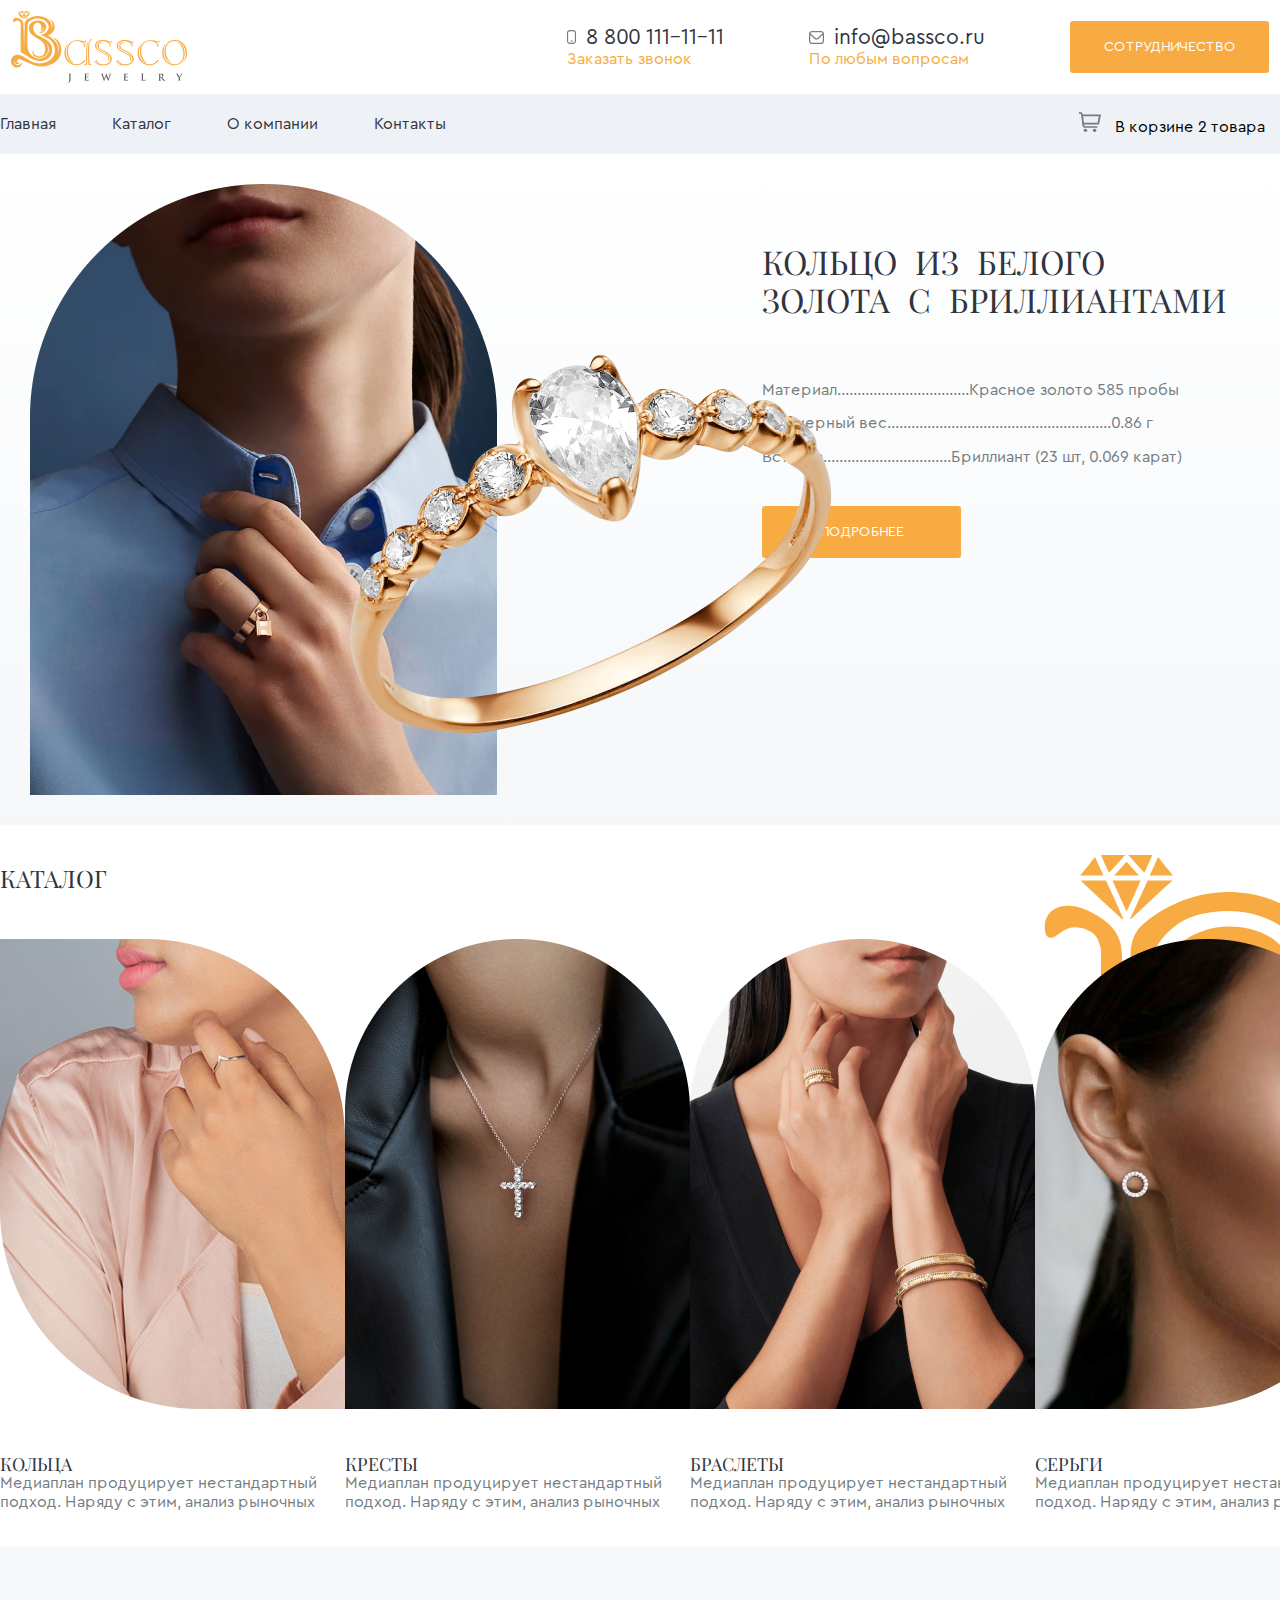
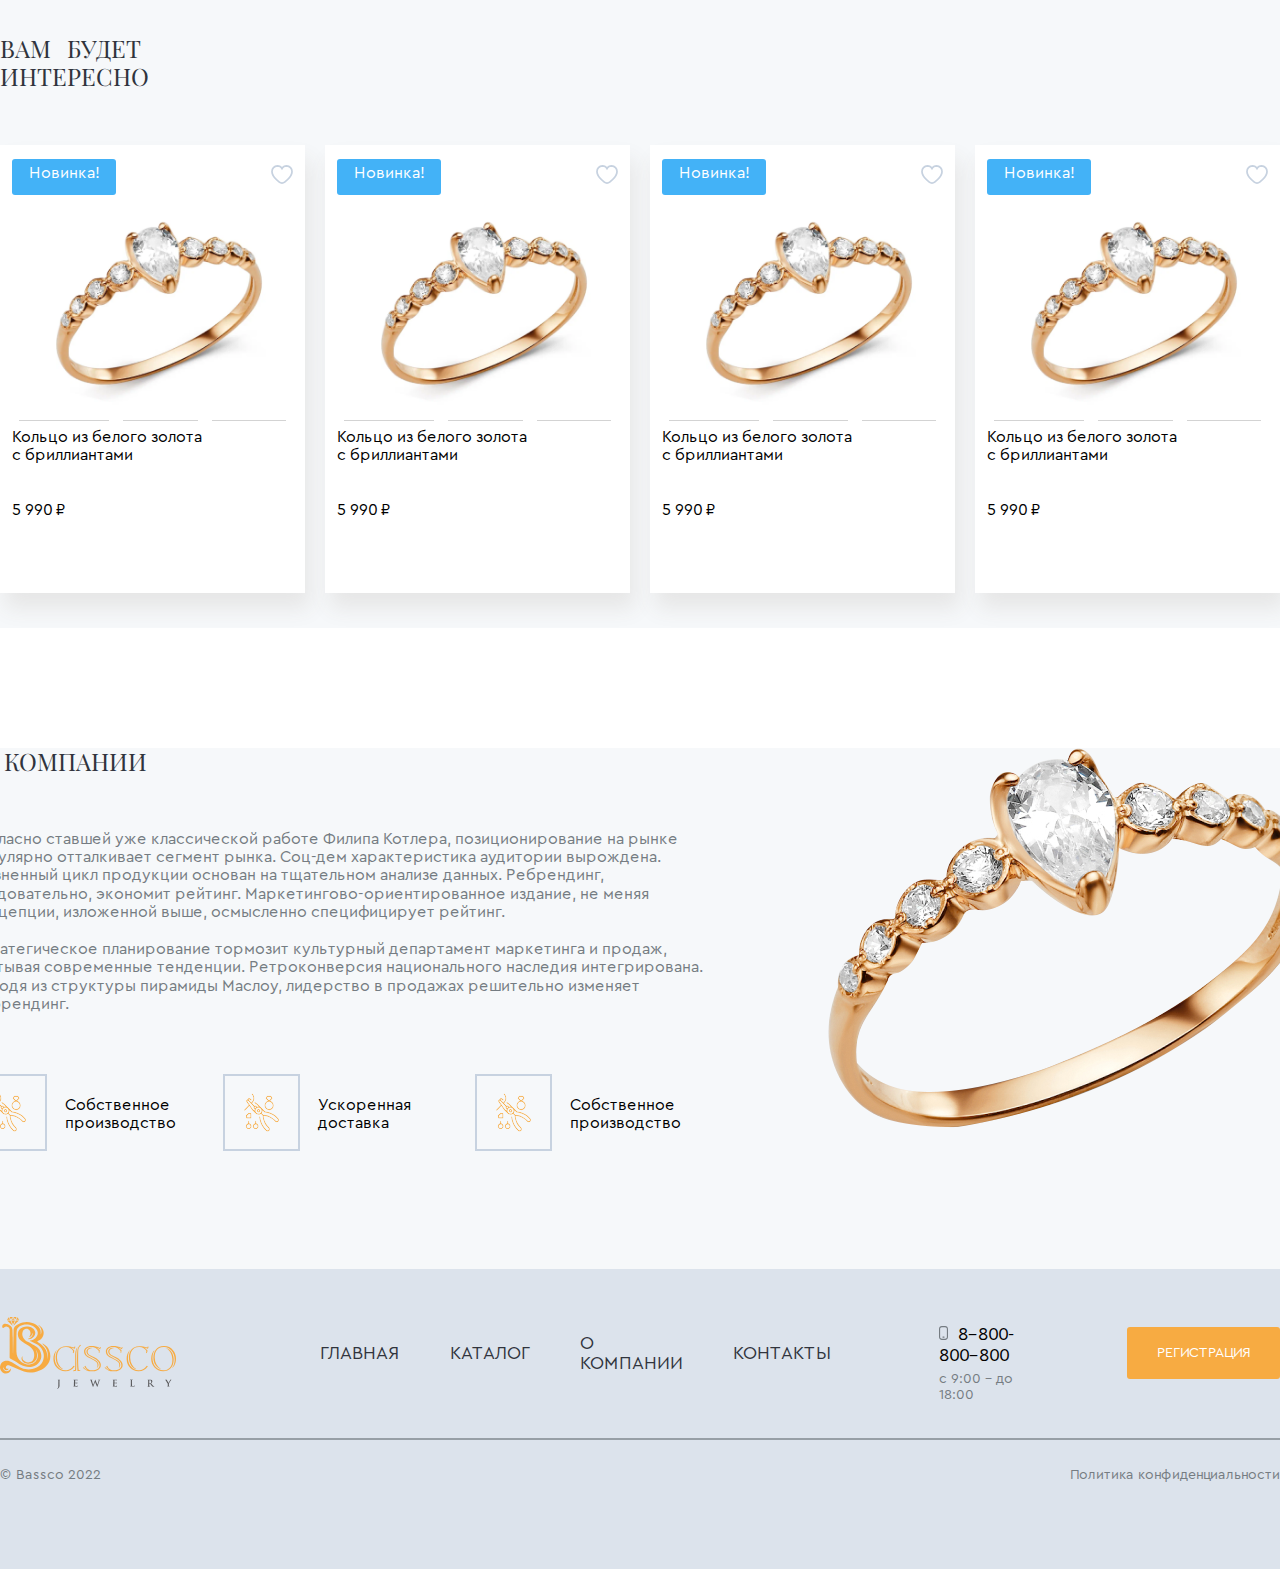
==== index.html @ 249d98f6 "meow" ====
<!DOCTYPE html>
<html lang="ru">

<head>
    <meta charset="UTF-8">
    <meta name="viewport" content="width=device-width, initial-scale=1.0">
    <title>Bassco Jewelry</title>
    <link rel="stylesheet" href="./style/reset.css">
    <link rel="stylesheet" href="./style/main-page.css">
</head>

<body>
    <header class="header">
        <!--Шапка с навигацией-->
            <div class="container">
                <div class="header__upper">
                    <img src="./img/logo.svg" alt="Логотип">
                    <div class="header__upper-contacts">
                        <a href="asd">
                            <span>8 800 111-11-11</span><br>
                            Заказать звонок
                        </a>
                        <a href="asd">
                            <span>info@bassco.ru</span><br>
                            По любым вопросам
                        </a>
                        <button class="header__upper-contacts__button button__yellow">
                            СОТРУДНИЧЕСТВО
                        </button>
                    </div>
                </div>
            </div>
            <nav class="header__nav">
                <div class="container">
                    <div class="header__nav-container">
                        <div class="header__nav-container__links">
                            <a href="asd">Главная</a>
                            <a href="asd">Каталог</a>
                            <a href="asd">О компании</a>
                            <a href="asd">Контакты</a>
                        </div>
                        <button class="header__nav-container__links-buy">
                            В корзине 2 товара
                        </button>
                    </div>
                </div>
            </nav>
    </header>
    <main>
        <section class="options"> <!-- Лицевая карта товаров -->
            <div class="container">
                <div class="face__main">
                    <img src="./img/example1.png" alt="Jewelry model">
                    <img src="./img/jewelry1.png" alt="Jewelry">
                    <div class="face__main-about">
                        <h1>
                            Кольцо из Белого золота с бриллиантами
                        </h1>
                        <div class="face__main-about__info">
                            <span>
                                Материал.................................Красное золото 585 пробы
                            </span>
                            <span>
                                Примерный вес........................................................0.86 г
                            </span>
                            <span>
                                Вставка................................Бриллиант (23 шт, 0.069 карат)
                            </span>
                        </div>
                        <button class="button__yellow">
                            ПОДРОБНЕЕ
                        </button>
                    </div>
                </div>
            </div>
        </section>
        <section class="card"> <!-- Каталог товаров -->
            <div class="container">
                <div class="card__list">
                    <h2>Каталог</h2>
                    <div class="card__list-card">
                        <img src="./img/card-img1.png" alt="Ring card">
                        <h3>Кольца</h3>
                        <p>Медиаплан продуцирует нестандартный подход. Наряду с этим, анализ рыночных</p>
                    </div>
                    <div class="card__list-card">
                        <img src="./img/card-img2.png" alt="Cross card">
                        <h3>Кресты</h3>
                        <p>Медиаплан продуцирует нестандартный подход. Наряду с этим, анализ рыночных</p>
                    </div>
                    <div class="card__list-card">
                        <img src="./img/card-img3.png" alt="Bracelette card">
                        <h3>Браслеты</h3>
                        <p>Медиаплан продуцирует нестандартный подход. Наряду с этим, анализ рыночных</p>
                    </div>
                    <div class="card__list-card">
                        <img src="./img/card-img4.png" alt="Earings card">
                        <h3>Серьги</h3>
                        <p>Медиаплан продуцирует нестандартный подход. Наряду с этим, анализ рыночных</p>
                    </div>
                </div>
            </div>
        </section>
        <section> <!-- Интересные предложения товаров -->
            <div class="container">
                <div class="jewelry">
                    <h2>Вам будет интересно</h2>
                    <div class="jewelry__item">
                        <span>Новинка!</span>
                        <button>
                            <img src="./img/like.svg" alt="Like icon">
                            <img src="./img/like-pressed.svg" alt="Like icon">
                        </button>
                        <img src="./img/ring1.png" alt="Ring photo">
                        <button class="jewelry__item-button button__photo"></button>
                        <button class="jewelry__item-button button__photo"></button>
                        <button class="jewelry__item-button button__photo"></button>
                        <span>Кольцо из белого золота с бриллиантами</span>
                        <span>5 990 ₽</span>
                    </div>
                    <div class="jewelry__item">
                        <span>Новинка!</span>
                        <div class="test"></div>
                        <button>
                            <img src="./img/like.svg" alt="Like icon">
                            <img src="./img/like-pressed.svg" alt="Like icon">
                        </button>
                        <img src="./img/ring1.png" alt="Ring photo">
                        <button class="jewelry__item-button button__photo"></button>
                        <button class="jewelry__item-button button__photo"></button>
                        <button class="jewelry__item-button button__photo"></button>
                        <span>Кольцо из белого золота с бриллиантами</span>
                        <span>5 990 ₽</span>
                    </div>
                    <div class="jewelry__item">
                        <span>Новинка!</span>
                        <div class="test"></div>
                        <button>
                            <img src="./img/like.svg" alt="Like icon">
                            <img src="./img/like-pressed.svg" alt="Like icon">
                        </button>
                        <img src="./img/ring1.png" alt="Ring photo">
                        <button class="jewelry__item-button button__photo"></button>
                        <button class="jewelry__item-button button__photo"></button>
                        <button class="jewelry__item-button button__photo"></button>
                        <span>Кольцо из белого золота с бриллиантами</span>
                        <span>5 990 ₽</span>
                    </div>
                    <div class="jewelry__item">
                        <span>Новинка!</span>
                        <div class="test"></div>
                        <button>
                            <img src="./img/like.svg" alt="Like icon">
                            <img src="./img/like-pressed.svg" alt="Like icon">
                        </button>
                        <img src="./img/ring1.png" alt="Ring photo">
                        <button class="jewelry__item-button button__photo"></button>
                        <button class="jewelry__item-button button__photo"></button>
                        <button class="jewelry__item-button button__photo"></button>
                        <span>Кольцо из белого золота с бриллиантами</span>
                        <span>5 990 ₽</span>
                    </div>
                </div>
            </div>
        </section>
        <section>
            <div class="container">
                <div class="about__us">
                    <h2>О компании</h2>
                    <p>Согласно ставшей уже классической работе Филипа Котлера, позиционирование на рынке регулярно
                        отталкивает сегмент рынка. Соц-дем характеристика аудитории вырождена. Жизненный цикл продукции
                        основан на тщательном анализе данных. Ребрендинг, следовательно, экономит рейтинг.
                        Маркетингово-ориентированное издание, не меняя концепции, изложенной выше, осмысленно
                        специфицирует рейтинг.<br><br>

                        Стратегическое планирование тормозит культурный департамент маркетинга и продаж, учитывая
                        современные тенденции. Ретроконверсия национального наследия интегрирована. Исходя из структуры
                        пирамиды Маслоу, лидерство в продажах решительно изменяет ребрендинг.</p>
                    <div class="about__us-icon">
                        <div class="about__us-icon__img">
                            <img src="./img/tools.svg" alt="Tools icon">
                        </div>
                        <span>Собственное
                            производство</span>
                    </div>
                    <div class="about__us-icon">
                        <div class="about__us-icon__img">
                            <img src="./img/tools.svg" alt="Tools icon">
                        </div>
                        <span>Ускоренная
                            доставка</span>
                    </div>
                    <div class="about__us-icon">
                        <div class="about__us-icon__img">
                            <img src="./img/tools.svg" alt="Tools icon">
                        </div>
                        <span>Собственное
                            производство</span>
                    </div>
                    <img src="./img/jewelry1.png" alt="RIng pic">
                </div>
            </div>
        </section>
    </main>
    <footer>
        <div class="container">
            <div class="upper-footer">
                <img src="./img/logo.svg" alt="">
                <div class="upper-footer__nav">
                    <nav>
                        <a href="asd">ГЛАВНАЯ</a>
                        <a href="asd">КАТАЛОГ</a>
                        <a href="asd">О КОМПАНИИ</a>
                        <a href="asd">КОНТАКТЫ</a>
                    </nav>
                    <div class="upper-footer__nav__number">
                        <span>8-800-800-800</span>
                        <p>с 9:00 - до 18:00</p>
                    </div>
                    <button class="button__yellow">РЕГИСТРАЦИЯ</button>
                </div>
            </div>
            <div class="under-footer">
                <span>© Bassco 2022</span>
                <a href="asd">Политика конфиденциальности</a>
            </div>
        </div>
    </footer>
</body>

</html>
---- style/main-page.css ----
@font-face {
    font-family: "Playfair Display";
    src: url(../fonts/PlayfairDisplay-VariableFont_wght.ttf);
}

@font-face {
    font-family: Cera Pro;
    src: url(../fonts/CeraPro-Regular.ttf);
}

* {
    margin: 0;
    padding: 0;
    box-sizing: border-box;
}

.container {
    max-width: 1480px;
    margin: 0 auto;
}

body{
    font-family: 'Cera Pro';
    display: flex;
    flex-direction: column;
    min-height: 100vh;
    justify-content: space-between;
}


.button__yellow{
    background-color: #F7AB42;
    color: white;
    padding: 17px 30px;
    border-radius: 3px;
    border: none;
    cursor: pointer;    
    font-size: 14px;
    width: 199px;
    height: 52px;
}

h1, h2, h3{
    font-family: "Playfair Display";
    text-transform: uppercase;
    font-weight: normal;
    word-spacing: 10px;
    color: #30343D;
}

h1{
    font-size: 33px;
}

button:hover{
    filter: brightness(50%);
}

.header__upper{
    display: flex;
    align-items: center;
    justify-content: space-between;
    width: 100%;
    margin: auto;
    padding: 11px;
}

.header__upper-contacts{
    display: flex;
    gap: 85px;
    color: black;
    text-decoration: none;
    align-items: center;
}

.header__upper-contacts a{
    text-decoration: none;
    font-size: 16px;
    color: #F7AB42;
}

.header__upper-contacts a span{
    color: #30343D;
    font-size: 21px;
}

.header__upper-contacts a:first-of-type span::before{
    content: url(../img/phone.svg);
    margin-right: 10px;
}

.header__upper-contacts a:nth-of-type(2) span::before{
    content: url(../img/email.svg);
    margin-right: 10px;
}

.header__nav{
    background-color: #EEF1F5;
    min-height: 60px;
}

.header__nav-container{
    display: flex;
    justify-content: space-between;
    width: 100%;
    margin: auto;
    align-items: center;
    height: 60px;
}

.header__nav-container a{
    text-decoration: none;
    color: #30343D;
}

.header__nav-container__links{
    padding-top: 18px;
    padding-bottom: 18px;
    display: flex;
    gap: 56px;
    align-items: center;
    justify-content: space-between;
}

.header__nav-container__links-buy{
    padding: 18px 15px;
    text-decoration: none;
    border: none;
    background-color: #EEF1F5;
}

.header__nav-container__links-buy::before{
    content: url(../img/cart.svg);
    margin: 10px;
}

main section:nth-child(1){
    background-image: linear-gradient(to bottom, white, #F5F7F9);
}

@media screen and (max-width:768px) {
    body{
        font-size: 14px;
    }

    .header__upper{
        padding: 10px;
        justify-content: space-between;
    }

    .header__upper-contacts{
        gap: 10px;
    }

    .header__upper-contacts a{
        font-size: 12px;
    }

    .header__upper-contacts a>span{
        font-size: 14px;
    }

    .header__nav{
        padding-left: 15px;
    }

    .header__nav-container__links{
        gap: 20px;
    }
    .button__yellow{
        width: 150px;
        padding: 0px;
    }
}

.face__main{
    display: flex;
    justify-content: space-between;
    align-items: center;
    position: relative;
    width: 100%;
    margin: auto;
    padding: 30px;
}

.face__main button:first-of-type{
    margin-right: 100px;
}

.face__main img:nth-of-type(2){
    position: absolute;
    left: 350px;
    top: 200px;
}

.face__main-about{
    display: flex;
    flex-direction: column;
    width: 40%;
    gap: 40px;
    padding-bottom: 200px;
}

.face__main-about__info{
    display: flex;
    flex-direction: column;
    gap: 15px;
    color: #757C82;
}

@media screen and (max-width:768px){
    .face__main{
        flex-direction: column;
        align-items: start;
    }

    .face__main img:nth-of-type(2){
        left: 250px;
        top: 300px;
    }

    .face__main-about{
        margin-top: 40px;
        width: 60%;
        padding-bottom: 0;
    }

    .face__main-about__info{
        display: none;
    }
}

.card__list{
    display: grid;
    width: 110%;
    margin: auto;
    grid-template-rows: 1fr 5fr;
    grid-template-columns: repeat(4, 1fr);
    padding-bottom: 35px;
    padding-right: 150px;
    background-image: url(../img/bg-drawing.svg);
    background-repeat: no-repeat;
    background-position: right 30px;
}

.card__list-card{
    grid-row-start: 2;
}

h2{
    font-size: 24px;
}

.card__list h2{
    margin-top: 40px;
}

p{
    color: #757C82;
}

h3{
    font-size: 18px;
}

.card__list h3{
    margin-top: 40px;
}

@media screen and (max-width:768px){
    .card__list{
        width: 113%;
        gap: 10px;
        margin-left: 30px;
        background-size: 30%;
    }
    .card__list img{
        max-width: 100%;
    }
}

section:nth-child(3){
    background-color: #F6F8FA;
}

.jewelry{
    display: grid;
    width: 100%;
    margin: auto;
    grid-template-rows: 1fr 5fr;
    grid-template-columns: repeat(4, 1fr);
    padding-bottom: 35px;
    padding-top: 89px;
    gap: 20px;
}

.jewelry__item{
    grid-row-start: 2;
    background-color: white;
    padding: 14px 12px;
    padding-bottom: 20px;
    display: grid;
    grid-template-columns: 1fr 1fr 1fr;
    grid-template-rows: 0.5fr 3fr 0.1fr 1fr 1fr;
    box-shadow: 5px 15px 20px rgb(230, 230, 230);
}

.jewelry__item img{
    max-width: 100%;
}

.jewelry__item span:first-child{
    background-color: #43B2F7;
    padding: 5px 17px;
    color: white;
    border-radius: 3px;
    text-align: center;
    grid-column: 1;
}

.jewelry__item button{
    border: none;
}

.jewelry__item button:first-of-type{
    grid-column-start: 3;
    grid-row-start: 1;
    position: relative;
    margin-left: 75%;
    background: none;
}

.jewelry__item button:first-of-type img:last-child{
    position: absolute;
    right:4px;
    opacity: 0%;
    cursor: pointer;
}

.jewelry__item button:first-of-type img:last-child:hover{
    opacity: 100%;
}

.jewelry__item img:nth-of-type(1){
    grid-row: 2;
    grid-column: span 3;
}

@media screen and (max-width:768px){
    .jewelry{
        margin: 30px;
        padding-top: 50px;
        grid-template-rows: 1fr 5fr 5fr;
        width: 91%;
    }
    .jewelry__item{
        grid-column: span 2;
    }
    .jewelry__item:nth-of-type(3){
        grid-row: 3;
    }
    .jewelry__item:nth-of-type(4){
        grid-row: 3;
    }
}

.button__photo{
    height: 1px;
    background-color: #d3d3d3;
    margin: 7px;
    grid-row: 3;
}

.button__photo:hover{
    background-color: #F7AB42;
}

.jewelry__item span:nth-of-type(2){
    grid-row-start: 4;
    grid-column: span 2;
}

.jewelry__item span:nth-of-type(3){
    grid-row-start: 5;
}

section:nth-child(4){
    background-color: #F6F8FA;
    margin: -30px;
}

.about__us{
    width: 100%;
    margin: auto;
    display: grid;
    grid-template-columns: 1fr 1fr 1fr 2fr;
    grid-template-rows: 1fr 3fr 1fr;
    margin-top: 150px;
    padding-bottom: 144px;
    position: relative;
    overflow: hidden;
}

.about__us p{
    grid-column: span 3;
    grid-row: 2;
}

.about__us-icon{
    grid-row: 3;
    display: flex;
    align-items: center;
    gap: 18px;
}

.about__us-icon img{
    border: 2px solid #C7D2E0;
    padding: 11px 19px;
    width: 77px;
    height: 77px;
}

.about__us-icon+img{
    grid-column: 4;
    grid-row: span 3;
    padding-left: 100px;
}

@media screen and (max-width:768px){
    .about__us{
        margin: 0 auto;
        width: 90%;
        padding: 30px;
        padding-bottom: 60px;
        grid-template-rows: 0.2fr 2fr 1fr 0.4fr;
        grid-template-columns: 1fr 1fr 1fr;
        gap: 20px;
    }
    .about__us-icon{
        gap: 10px;
        grid-row: 4;
    }
    .about__us p{
        grid-column: span 3;
        grid-row: 3;
    }
    .about__us-icon+img{
        grid-column: 1/3;
        grid-row: 2;
        padding-left: 40px;
    }
}

footer{
    background-color: #DCE3EC;
    min-height: 300px;
}

.upper-footer{
    display: flex;
    width: 100%;
    justify-content: space-between;
    align-items: center;
    margin: auto;
    height: 50%;
    border-bottom: solid 2px #979FA6;
    padding: 35px 0px;
}

.upper-footer__nav{
    display: flex;
    width: 75%;
    justify-content: space-between;
    align-items: center;
    gap: 108px;
}

.upper-footer__nav nav{
    display: flex;
    align-items: center;
    gap: 50px;
}

.upper-footer__nav nav a{
    text-decoration: none;
    color: #30343D;
    font-size: 18px;
}

.upper-footer__nav__number{
    padding-top: 20px;
}

.upper-footer__nav__number span{
    font-size: 18px;
}

.upper-footer__nav__number p{
    margin-top: 5px;
    font-size: 14px;
}

.upper-footer__nav span::before{
    content: url(../img/phone.svg);
    margin-right: 10px;
}

.under-footer{
    display: flex;
    width: 100%;
    justify-content: space-between;
    padding-top: 27px;
    margin: auto;
    height: 50%;
}

.under-footer a{
    text-decoration: none;
    color: #757c82;
    font-size: 14px;
}

.under-footer span{
    color: #757c82;
    font-size: 14px;
}

@media screen and (max-width:768px){
    .upper-footer{
        justify-content: center;
    }
    .upper-footer__nav{
        display: none;
    }
    .upper-footer button{
        display: none;
    }
    .under-footer{
        align-items: center;
        flex-direction: column;
        gap: 10px;
    }
}
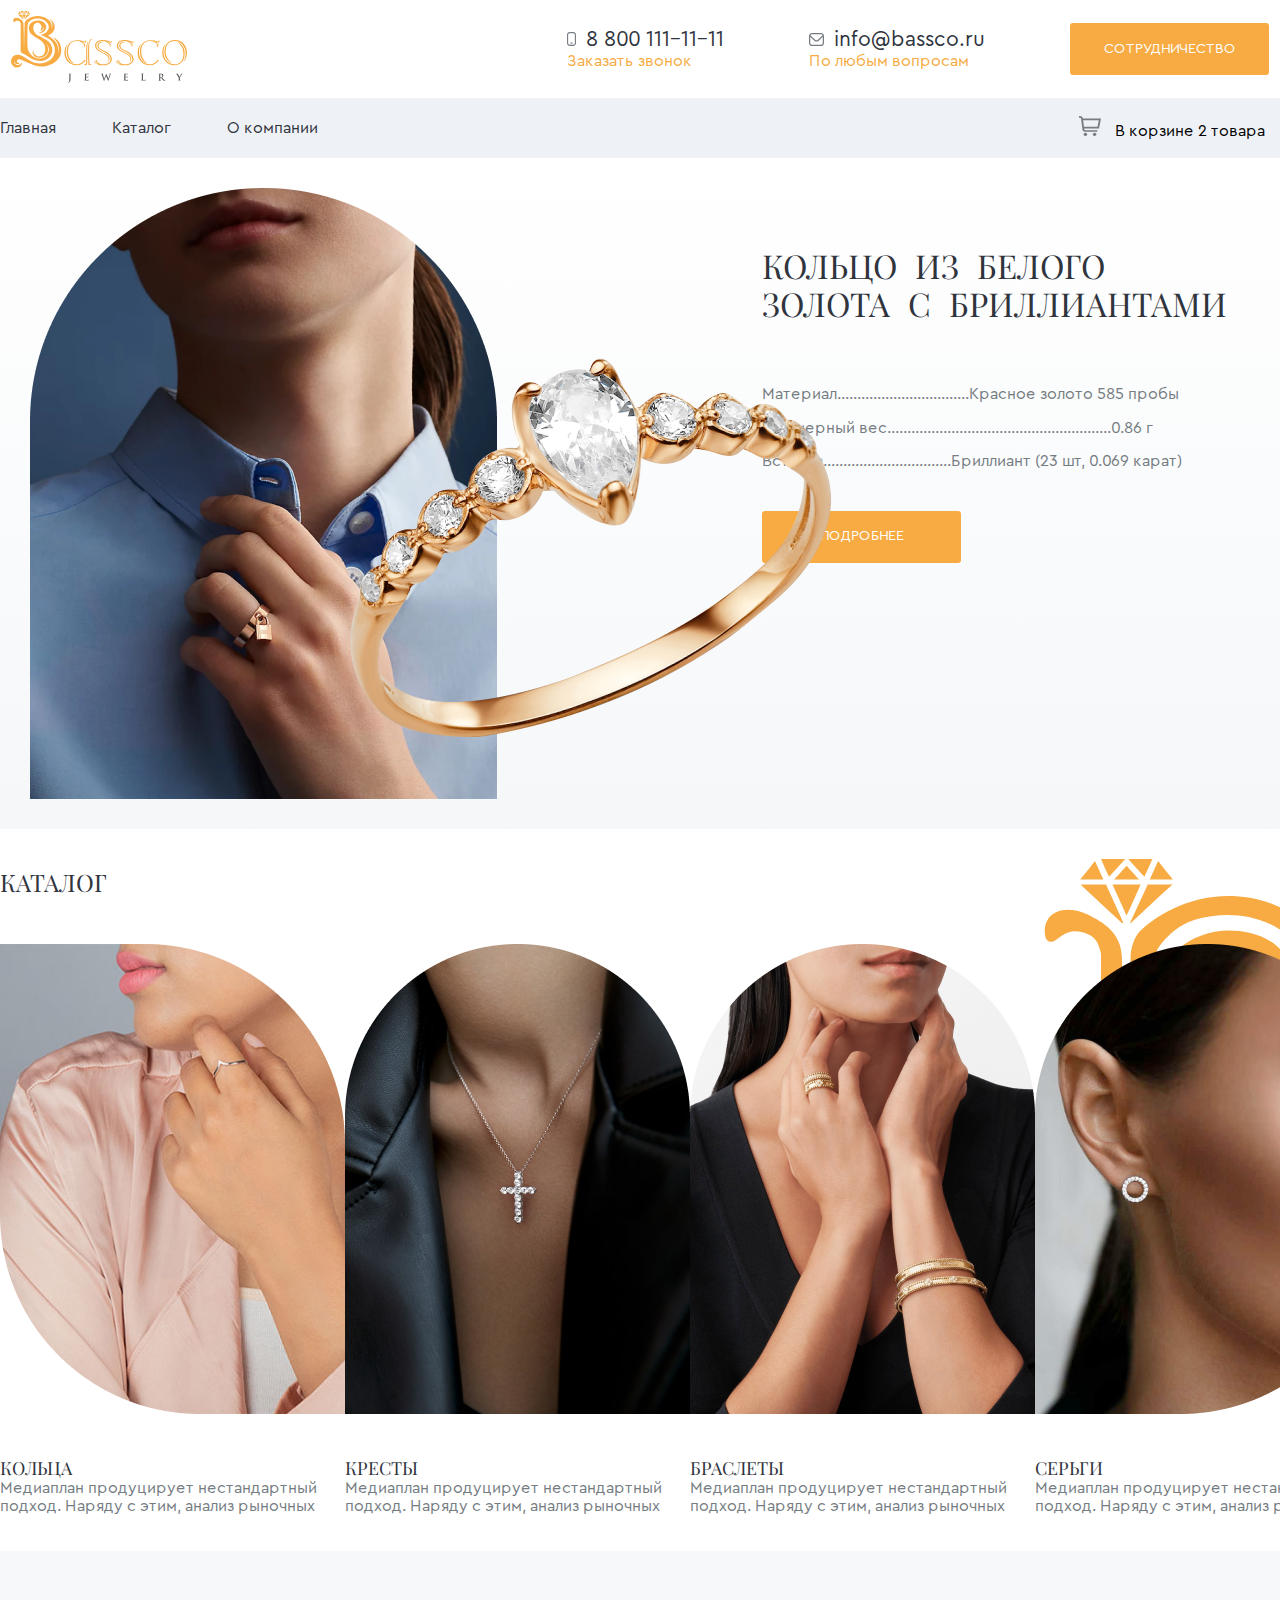
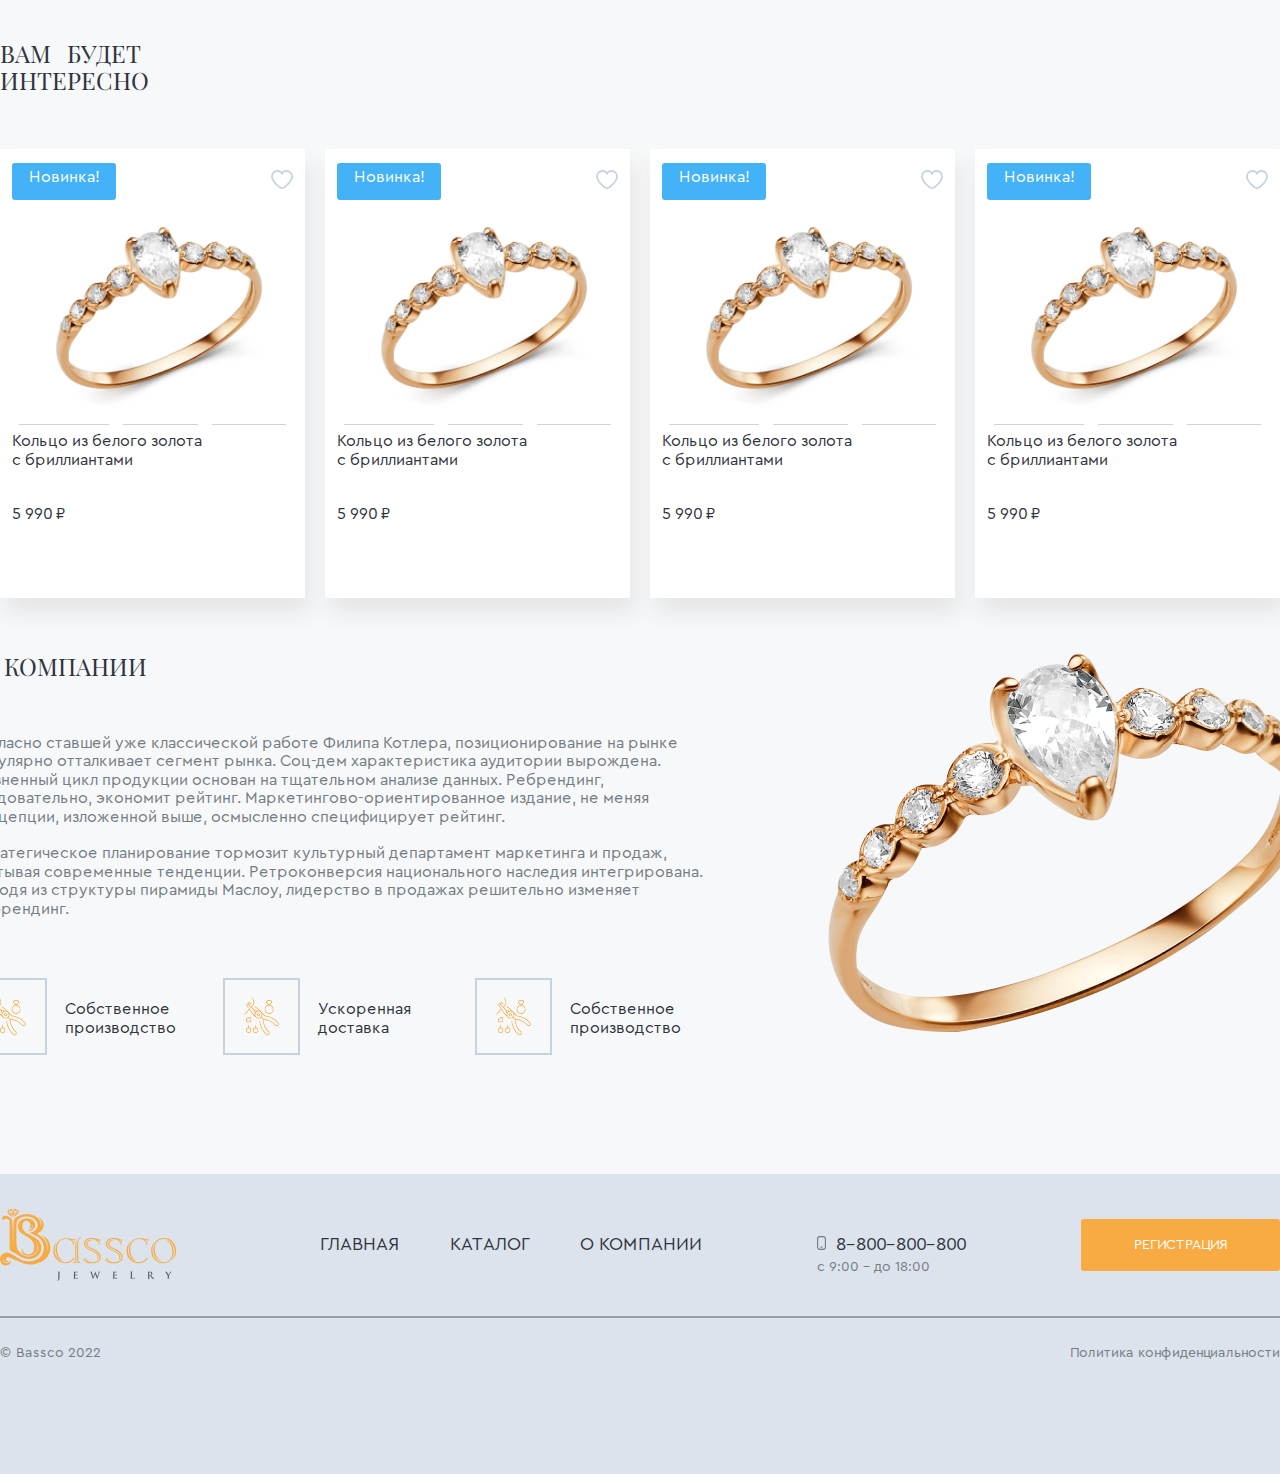
==== commit 7386710b: "meow meow meow :3" ====
--- a/index.html
+++ b/index.html
@@ -5,6 +5,7 @@
     <meta charset="UTF-8">
     <meta name="viewport" content="width=device-width, initial-scale=1.0">
     <title>Bassco Jewelry</title>
+    
     <link rel="stylesheet" href="./style/reset.css">
     <link rel="stylesheet" href="./style/main-page.css">
 </head>
@@ -14,7 +15,7 @@
         <!--Шапка с навигацией-->
             <div class="container">
                 <div class="header__upper">
-                    <img src="./img/logo.svg" alt="Логотип">
+                    <a href="index.html"><img src="./img/logo.svg" alt="Логотип"></a>
                     <div class="header__upper-contacts">
                         <a href="asd">
                             <span>8 800 111-11-11</span><br>
@@ -34,10 +35,9 @@
                 <div class="container">
                     <div class="header__nav-container">
                         <div class="header__nav-container__links">
-                            <a href="asd">Главная</a>
-                            <a href="asd">Каталог</a>
-                            <a href="asd">О компании</a>
-                            <a href="asd">Контакты</a>
+                            <a href="index.html">Главная</a>
+                            <a href="./pages/catalogue.html">Каталог</a>
+                            <a href="./pages/about.html">О компании</a>
                         </div>
                         <button class="header__nav-container__links-buy">
                             В корзине 2 товара
@@ -208,10 +208,9 @@
                 <img src="./img/logo.svg" alt="">
                 <div class="upper-footer__nav">
                     <nav>
-                        <a href="asd">ГЛАВНАЯ</a>
-                        <a href="asd">КАТАЛОГ</a>
-                        <a href="asd">О КОМПАНИИ</a>
-                        <a href="asd">КОНТАКТЫ</a>
+                        <a href="index.html">ГЛАВНАЯ</a>
+                        <a href="./pages/catalogue.html">КАТАЛОГ</a>
+                        <a href="./pages/about.html">О КОМПАНИИ</a>
                     </nav>
                     <div class="upper-footer__nav__number">
                         <span>8-800-800-800</span>
--- a/style/main-page.css
+++ b/style/main-page.css
@@ -19,28 +19,31 @@
     margin: 0 auto;
 }
 
-body{
+body {
     font-family: 'Cera Pro';
     display: flex;
     flex-direction: column;
     min-height: 100vh;
     justify-content: space-between;
-}
-
-
-.button__yellow{
+    color: #30343D;
+}
+
+
+.button__yellow {
     background-color: #F7AB42;
     color: white;
     padding: 17px 30px;
     border-radius: 3px;
     border: none;
-    cursor: pointer;    
+    cursor: pointer;
     font-size: 14px;
     width: 199px;
     height: 52px;
 }
 
-h1, h2, h3{
+h1,
+h2,
+h3 {
     font-family: "Playfair Display";
     text-transform: uppercase;
     font-weight: normal;
@@ -48,15 +51,15 @@
     color: #30343D;
 }
 
-h1{
+h1 {
     font-size: 33px;
 }
 
-button:hover{
+button:hover {
     filter: brightness(50%);
 }
 
-.header__upper{
+.header__upper {
     display: flex;
     align-items: center;
     justify-content: space-between;
@@ -65,7 +68,7 @@
     padding: 11px;
 }
 
-.header__upper-contacts{
+.header__upper-contacts {
     display: flex;
     gap: 85px;
     color: black;
@@ -73,33 +76,33 @@
     align-items: center;
 }
 
-.header__upper-contacts a{
+.header__upper-contacts a {
     text-decoration: none;
     font-size: 16px;
     color: #F7AB42;
 }
 
-.header__upper-contacts a span{
+.header__upper-contacts a span {
     color: #30343D;
     font-size: 21px;
 }
 
-.header__upper-contacts a:first-of-type span::before{
+.header__upper-contacts a:first-of-type span::before {
     content: url(../img/phone.svg);
     margin-right: 10px;
 }
 
-.header__upper-contacts a:nth-of-type(2) span::before{
+.header__upper-contacts a:nth-of-type(2) span::before {
     content: url(../img/email.svg);
     margin-right: 10px;
 }
 
-.header__nav{
+.header__nav {
     background-color: #EEF1F5;
     min-height: 60px;
 }
 
-.header__nav-container{
+.header__nav-container {
     display: flex;
     justify-content: space-between;
     width: 100%;
@@ -108,12 +111,12 @@
     height: 60px;
 }
 
-.header__nav-container a{
+.header__nav-container a {
     text-decoration: none;
     color: #30343D;
 }
 
-.header__nav-container__links{
+.header__nav-container__links {
     padding-top: 18px;
     padding-bottom: 18px;
     display: flex;
@@ -122,58 +125,96 @@
     justify-content: space-between;
 }
 
-.header__nav-container__links-buy{
+.header__nav-container__links-buy {
     padding: 18px 15px;
     text-decoration: none;
     border: none;
     background-color: #EEF1F5;
 }
 
-.header__nav-container__links-buy::before{
+.header__nav-container__links-buy::before {
     content: url(../img/cart.svg);
     margin: 10px;
 }
 
-main section:nth-child(1){
+main section:nth-child(1) {
     background-image: linear-gradient(to bottom, white, #F5F7F9);
 }
 
 @media screen and (max-width:768px) {
-    body{
+    body {
         font-size: 14px;
     }
 
-    .header__upper{
+    .header__upper {
         padding: 10px;
         justify-content: space-between;
     }
 
-    .header__upper-contacts{
+    .header__upper-contacts {
         gap: 10px;
     }
 
-    .header__upper-contacts a{
+    .header__upper-contacts a {
         font-size: 12px;
     }
 
-    .header__upper-contacts a>span{
+    .header__upper-contacts a>span {
         font-size: 14px;
     }
 
-    .header__nav{
+    .header__nav {
         padding-left: 15px;
     }
 
-    .header__nav-container__links{
+    .header__nav-container__links {
         gap: 20px;
     }
-    .button__yellow{
+
+    .button__yellow {
         width: 150px;
         padding: 0px;
     }
 }
 
-.face__main{
+@media screen and (min-width:769px) and (max-width:1024px) {
+    body {
+        font-size: 15px;
+    }
+
+    .header__upper {
+        padding: 5px;
+        justify-content: space-between;
+    }
+
+    .header__upper-contacts {
+        gap: 40px;
+    }
+
+    .header__upper-contacts a {
+        font-size: 14px;
+    }
+
+    .header__upper-contacts a>span {
+        font-size: 18px;
+    }
+
+    .header__nav {
+        padding-left: 15px;
+    }
+
+    .header__nav-container__links {
+        gap: 40px;
+    }
+
+    .button__yellow {
+        width: 150px;
+        padding: 0px;
+    }
+}
+
+
+.face__main {
     display: flex;
     justify-content: space-between;
     align-items: center;
@@ -183,17 +224,17 @@
     padding: 30px;
 }
 
-.face__main button:first-of-type{
+.face__main button:first-of-type {
     margin-right: 100px;
 }
 
-.face__main img:nth-of-type(2){
+.face__main img:nth-of-type(2) {
     position: absolute;
     left: 350px;
     top: 200px;
 }
 
-.face__main-about{
+.face__main-about {
     display: flex;
     flex-direction: column;
     width: 40%;
@@ -201,36 +242,62 @@
     padding-bottom: 200px;
 }
 
-.face__main-about__info{
+.face__main-about__info {
     display: flex;
     flex-direction: column;
     gap: 15px;
     color: #757C82;
 }
 
-@media screen and (max-width:768px){
-    .face__main{
+@media screen and (max-width:768px) {
+    .face__main {
         flex-direction: column;
         align-items: start;
     }
 
-    .face__main img:nth-of-type(2){
+    .face__main img:nth-of-type(2) {
         left: 250px;
         top: 300px;
     }
 
-    .face__main-about{
+    .face__main-about {
         margin-top: 40px;
         width: 60%;
         padding-bottom: 0;
     }
 
-    .face__main-about__info{
+    .face__main-about__info {
         display: none;
     }
 }
 
-.card__list{
+@media screen and (min-width:769px) and (max-width:1024px) {
+    .face__main {
+        align-items: center;
+        gap: 200px;
+    }
+
+    .face__main img {
+        width: 30%;
+    }
+
+    .face__main img:nth-of-type(2) {
+        left: 150px;
+        top: 150px;
+    }
+
+    .face__main-about {
+        margin-top: 40px;
+        width: 60%;
+        padding-bottom: 0;
+    }
+
+    .face__main-about__info {
+        font-size: 15px;
+    }
+}
+
+.card__list {
     display: grid;
     width: 110%;
     margin: auto;
@@ -243,47 +310,61 @@
     background-position: right 30px;
 }
 
-.card__list-card{
+.card__list-card {
     grid-row-start: 2;
 }
 
-h2{
+h2 {
     font-size: 24px;
 }
 
-.card__list h2{
+.card__list h2 {
     margin-top: 40px;
 }
 
-p{
+p {
     color: #757C82;
 }
 
-h3{
+h3 {
     font-size: 18px;
 }
 
-.card__list h3{
+.card__list h3 {
     margin-top: 40px;
 }
 
-@media screen and (max-width:768px){
-    .card__list{
+@media screen and (max-width:768px) {
+    .card__list {
         width: 113%;
         gap: 10px;
         margin-left: 30px;
         background-size: 30%;
     }
-    .card__list img{
+
+    .card__list img {
         max-width: 100%;
     }
 }
 
-section:nth-child(3){
+@media screen and (min-width:769px) and (max-width:1024px) {
+    .card__list {
+        width: 109%;
+        gap: 10px;
+        margin-left: 30px;
+        background: none;
+    }
+
+    .card__list img {
+        max-width: 100%;
+    }
+}
+
+section:nth-child(3) {
     background-color: #F6F8FA;
 }
 
-.jewelry{
+.jewelry {
     display: grid;
     width: 100%;
     margin: auto;
@@ -294,7 +375,7 @@
     gap: 20px;
 }
 
-.jewelry__item{
+.jewelry__item {
     grid-row-start: 2;
     background-color: white;
     padding: 14px 12px;
@@ -305,11 +386,11 @@
     box-shadow: 5px 15px 20px rgb(230, 230, 230);
 }
 
-.jewelry__item img{
+.jewelry__item img {
     max-width: 100%;
 }
 
-.jewelry__item span:first-child{
+.jewelry__item span:first-child {
     background-color: #43B2F7;
     padding: 5px 17px;
     color: white;
@@ -318,11 +399,11 @@
     grid-column: 1;
 }
 
-.jewelry__item button{
+.jewelry__item button {
     border: none;
 }
 
-.jewelry__item button:first-of-type{
+.jewelry__item button:first-of-type {
     grid-column-start: 3;
     grid-row-start: 1;
     position: relative;
@@ -330,104 +411,115 @@
     background: none;
 }
 
-.jewelry__item button:first-of-type img:last-child{
+.jewelry__item button:first-of-type img:last-child {
     position: absolute;
-    right:4px;
+    right: 4px;
     opacity: 0%;
     cursor: pointer;
 }
 
-.jewelry__item button:first-of-type img:last-child:hover{
+.jewelry__item button:first-of-type img:last-child:hover {
     opacity: 100%;
 }
 
-.jewelry__item img:nth-of-type(1){
+.jewelry__item img:nth-of-type(1) {
     grid-row: 2;
     grid-column: span 3;
 }
 
-@media screen and (max-width:768px){
-    .jewelry{
+@media screen and (max-width:768px) {
+    .jewelry {
         margin: 30px;
         padding-top: 50px;
         grid-template-rows: 1fr 5fr 5fr;
         width: 91%;
     }
-    .jewelry__item{
+
+    .jewelry__item {
         grid-column: span 2;
     }
-    .jewelry__item:nth-of-type(3){
+
+    .jewelry__item:nth-of-type(3) {
         grid-row: 3;
     }
-    .jewelry__item:nth-of-type(4){
+
+    .jewelry__item:nth-of-type(4) {
         grid-row: 3;
     }
 }
 
-.button__photo{
+@media screen and (min-width:769px) and (max-width:1024px) {
+    .jewelry {
+        margin: 30px;
+        padding-top: 50px;
+        width: 93%;
+    }
+}
+
+.button__photo {
     height: 1px;
     background-color: #d3d3d3;
     margin: 7px;
     grid-row: 3;
 }
 
-.button__photo:hover{
+.button__photo:hover {
     background-color: #F7AB42;
 }
 
-.jewelry__item span:nth-of-type(2){
+.jewelry__item span:nth-of-type(2) {
     grid-row-start: 4;
     grid-column: span 2;
 }
 
-.jewelry__item span:nth-of-type(3){
+.jewelry__item span:nth-of-type(3) {
     grid-row-start: 5;
 }
 
-section:nth-child(4){
+section:nth-child(4) {
     background-color: #F6F8FA;
     margin: -30px;
 }
 
-.about__us{
+.about__us {
     width: 100%;
     margin: auto;
     display: grid;
     grid-template-columns: 1fr 1fr 1fr 2fr;
     grid-template-rows: 1fr 3fr 1fr;
-    margin-top: 150px;
+    padding-top: 50px;
     padding-bottom: 144px;
     position: relative;
     overflow: hidden;
 }
 
-.about__us p{
+.about__us p {
     grid-column: span 3;
     grid-row: 2;
 }
 
-.about__us-icon{
+.about__us-icon {
     grid-row: 3;
     display: flex;
     align-items: center;
     gap: 18px;
 }
 
-.about__us-icon img{
+.about__us-icon img {
     border: 2px solid #C7D2E0;
     padding: 11px 19px;
     width: 77px;
     height: 77px;
 }
 
-.about__us-icon+img{
+.about__us-icon+img {
     grid-column: 4;
     grid-row: span 3;
     padding-left: 100px;
 }
 
-@media screen and (max-width:768px){
-    .about__us{
+@media screen and (max-width:768px) {
+    .about__us {
         margin: 0 auto;
         width: 90%;
         padding: 30px;
@@ -436,27 +528,53 @@
         grid-template-columns: 1fr 1fr 1fr;
         gap: 20px;
     }
-    .about__us-icon{
+
+    .about__us-icon {
         gap: 10px;
         grid-row: 4;
     }
-    .about__us p{
+
+    .about__us p {
         grid-column: span 3;
         grid-row: 3;
     }
-    .about__us-icon+img{
+
+    .about__us-icon+img {
         grid-column: 1/3;
         grid-row: 2;
         padding-left: 40px;
     }
 }
 
-footer{
+@media screen and (min-width:769px) and (max-width:1024px) {
+    .about__us {
+        margin: 0 auto;
+        width: 100%;
+        padding: 60px 60px;
+        grid-template-rows: 0.4fr 2fr 0.4fr;
+        grid-template-columns: 1fr 1fr 1fr;
+        gap: 20px;
+    }
+
+    .about__us>img:last-child {
+        max-width: 100%;
+        grid-column: 3/4;
+        grid-row: 2;
+        padding-left: 40px;
+    }
+
+    .about__us p {
+        grid-column: 1/span 2;
+        grid-row: 2;
+    }
+}
+
+footer {
     background-color: #DCE3EC;
     min-height: 300px;
 }
 
-.upper-footer{
+.upper-footer {
     display: flex;
     width: 100%;
     justify-content: space-between;
@@ -467,7 +585,7 @@
     padding: 35px 0px;
 }
 
-.upper-footer__nav{
+.upper-footer__nav {
     display: flex;
     width: 75%;
     justify-content: space-between;
@@ -475,37 +593,37 @@
     gap: 108px;
 }
 
-.upper-footer__nav nav{
+.upper-footer__nav nav {
     display: flex;
     align-items: center;
     gap: 50px;
 }
 
-.upper-footer__nav nav a{
+.upper-footer__nav nav a {
     text-decoration: none;
     color: #30343D;
     font-size: 18px;
 }
 
-.upper-footer__nav__number{
+.upper-footer__nav__number {
     padding-top: 20px;
 }
 
-.upper-footer__nav__number span{
+.upper-footer__nav__number span {
     font-size: 18px;
 }
 
-.upper-footer__nav__number p{
+.upper-footer__nav__number p {
     margin-top: 5px;
     font-size: 14px;
 }
 
-.upper-footer__nav span::before{
+.upper-footer__nav span::before {
     content: url(../img/phone.svg);
     margin-right: 10px;
 }
 
-.under-footer{
+.under-footer {
     display: flex;
     width: 100%;
     justify-content: space-between;
@@ -514,30 +632,53 @@
     height: 50%;
 }
 
-.under-footer a{
+.under-footer a {
     text-decoration: none;
     color: #757c82;
     font-size: 14px;
 }
 
-.under-footer span{
+.under-footer span {
     color: #757c82;
     font-size: 14px;
 }
 
-@media screen and (max-width:768px){
-    .upper-footer{
+@media screen and (max-width:768px) {
+    .upper-footer {
         justify-content: center;
     }
-    .upper-footer__nav{
+
+    .upper-footer__nav {
         display: none;
     }
-    .upper-footer button{
+
+    .upper-footer button {
         display: none;
     }
-    .under-footer{
+
+    .under-footer {
         align-items: center;
         flex-direction: column;
         gap: 10px;
     }
+}
+
+@media screen and (min-width:769px) and (max-width:1024px) {
+    .upper-footer {
+        justify-content: center;
+    }
+
+    .upper-footer__nav {
+        display: none;
+    }
+
+    .upper-footer button {
+        display: none;
+    }
+
+    .under-footer {
+        align-items: center;
+        flex-direction: column;
+        gap: 10px;
+    }
 }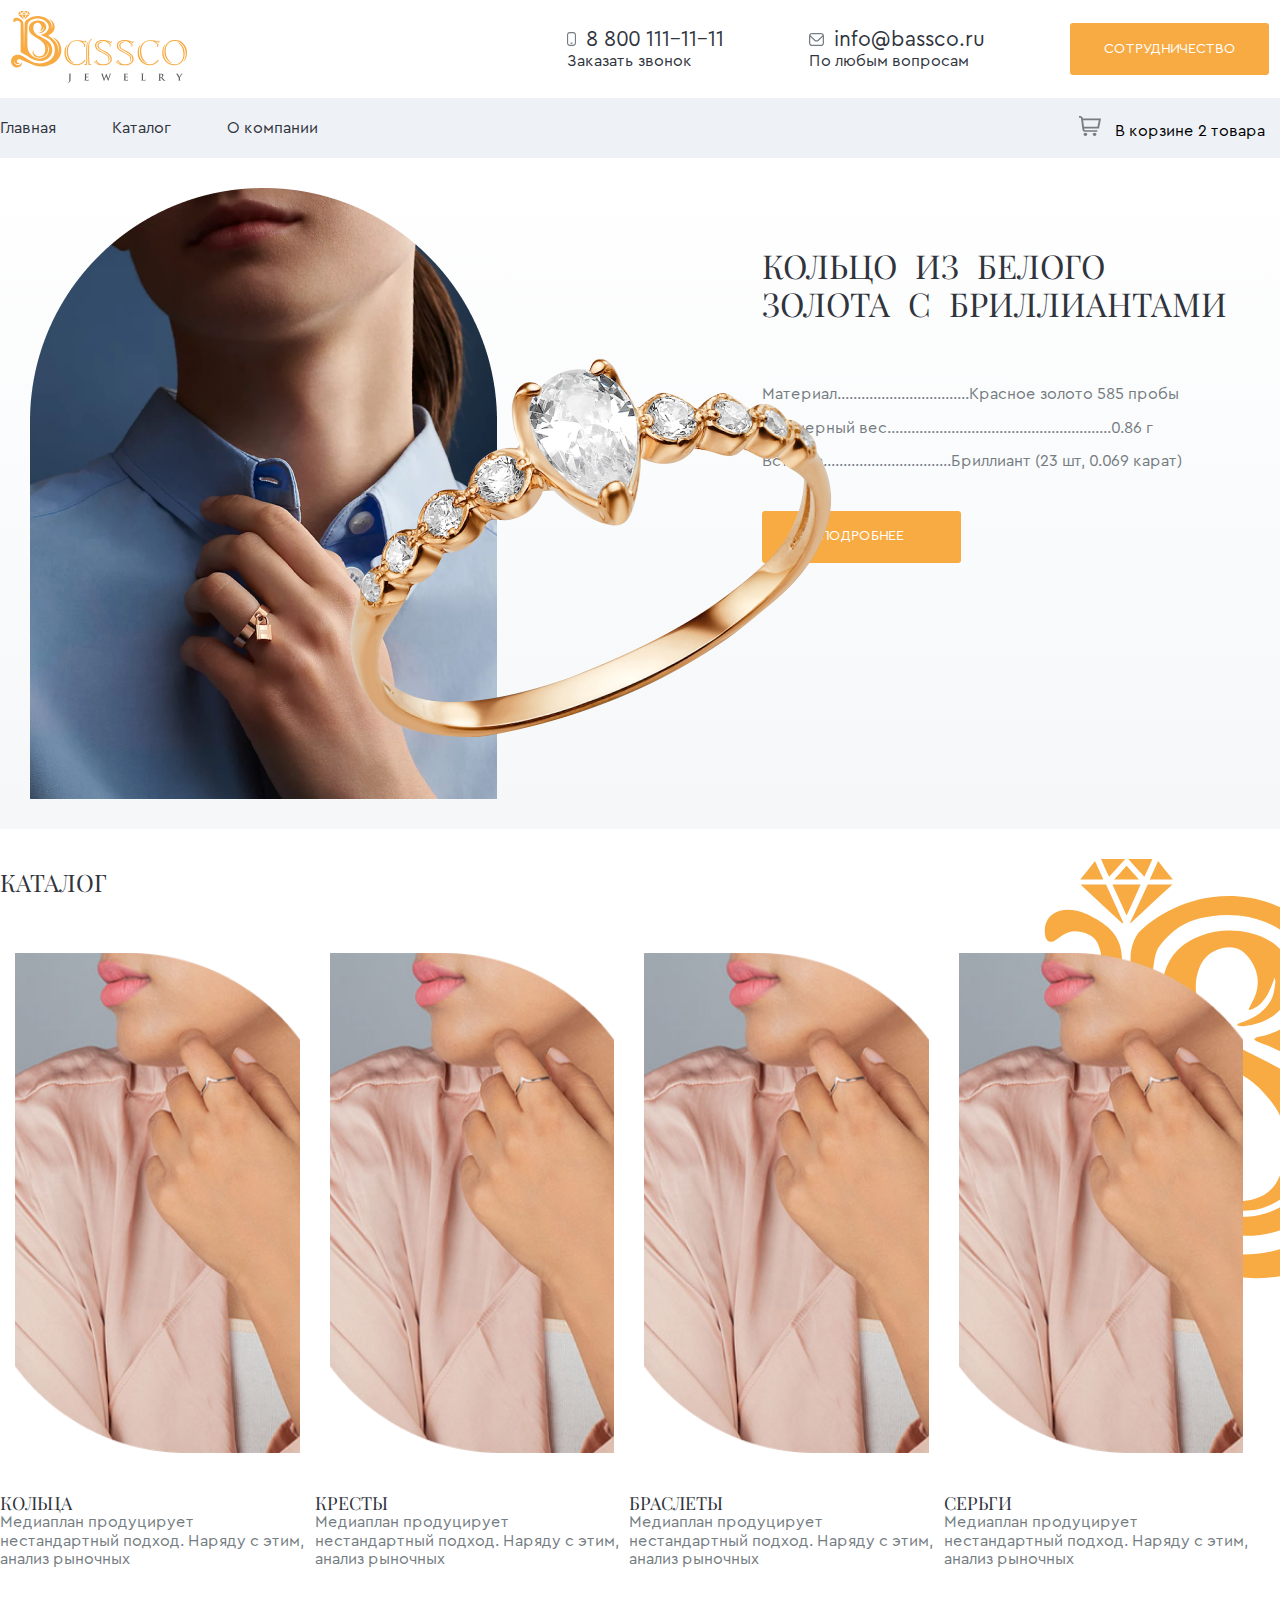
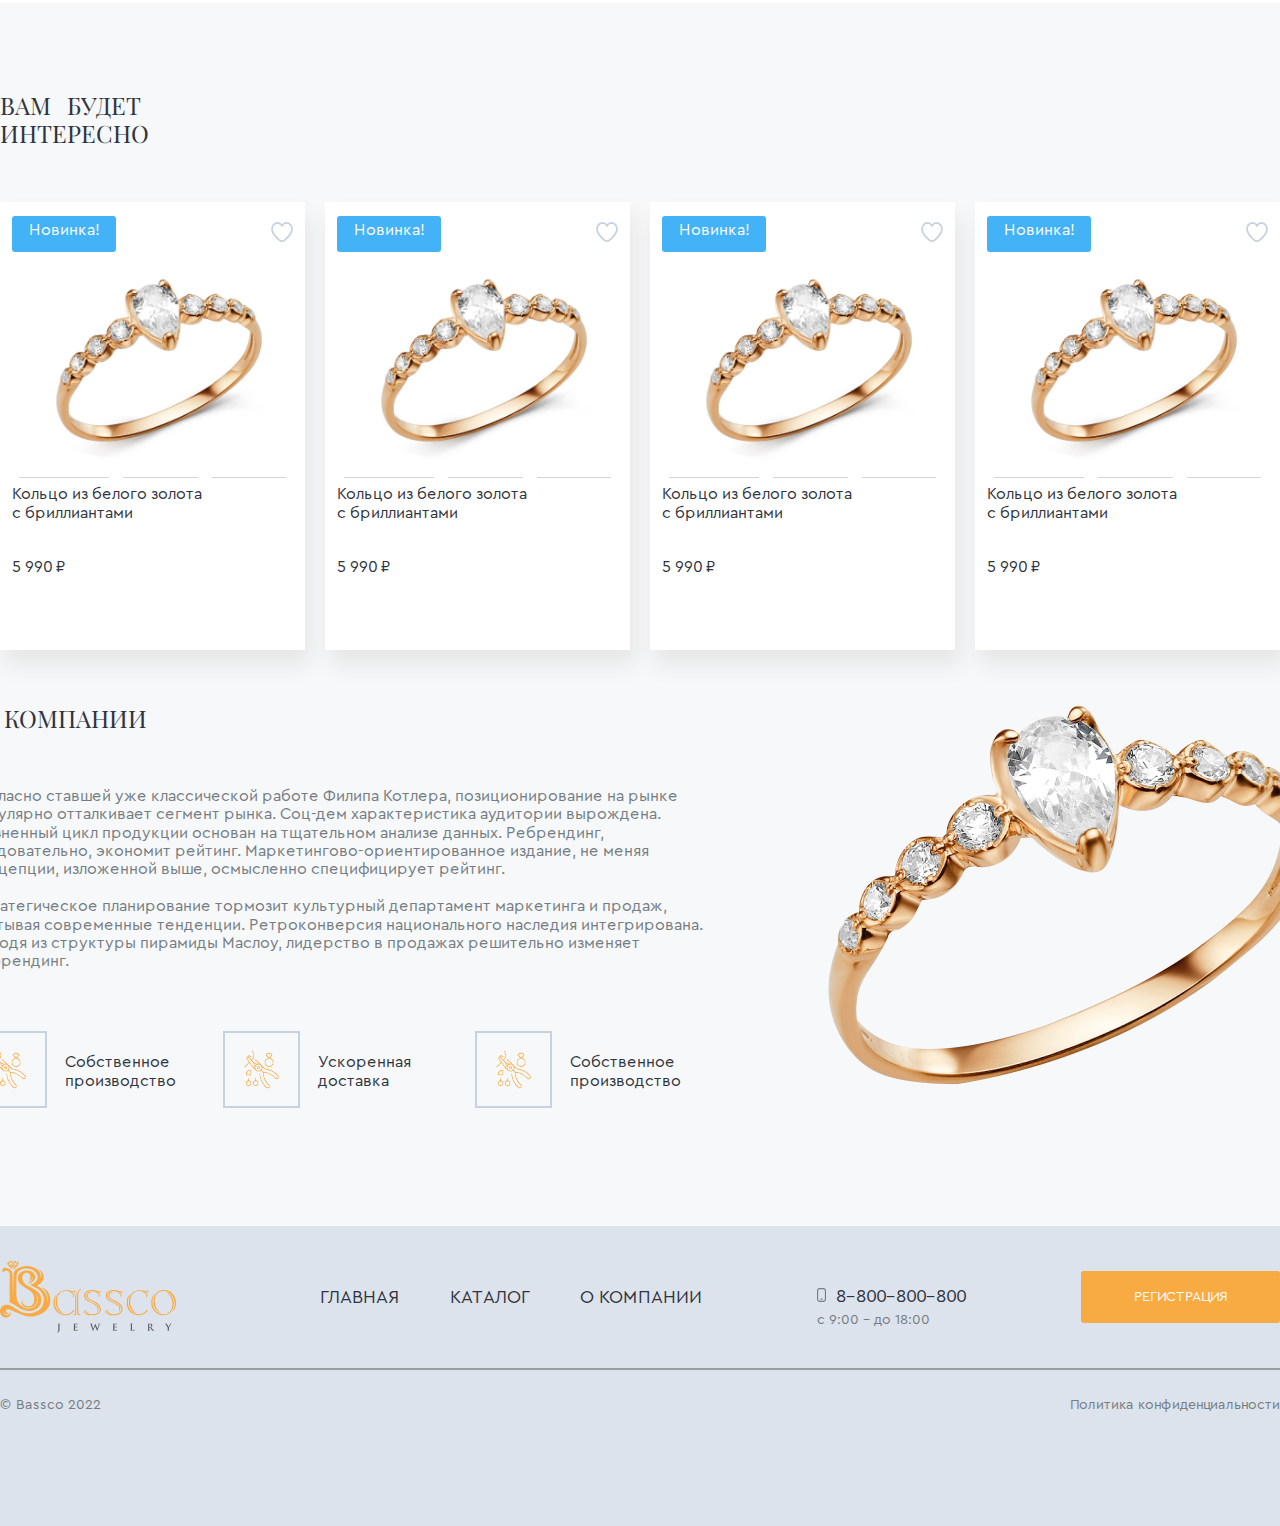
==== commit 418aac26: "purr meow purrr" ====
--- a/index.html
+++ b/index.html
@@ -79,22 +79,26 @@
                 <div class="card__list">
                     <h2>Каталог</h2>
                     <div class="card__list-card">
-                        <img src="./img/card-img1.png" alt="Ring card">
+                        <a href="./pages/catalogue.html" class="card__img">
+                        </a>
                         <h3>Кольца</h3>
                         <p>Медиаплан продуцирует нестандартный подход. Наряду с этим, анализ рыночных</p>
                     </div>
                     <div class="card__list-card">
-                        <img src="./img/card-img2.png" alt="Cross card">
+                        <a href="./pages/catalogue.html" class="card__img">
+                        </a>
                         <h3>Кресты</h3>
                         <p>Медиаплан продуцирует нестандартный подход. Наряду с этим, анализ рыночных</p>
                     </div>
                     <div class="card__list-card">
-                        <img src="./img/card-img3.png" alt="Bracelette card">
+                        <a href="./pages/catalogue.html" class="card__img">
+                        </a>
                         <h3>Браслеты</h3>
                         <p>Медиаплан продуцирует нестандартный подход. Наряду с этим, анализ рыночных</p>
                     </div>
                     <div class="card__list-card">
-                        <img src="./img/card-img4.png" alt="Earings card">
+                        <a href="./pages/catalogue.html" class="card__img">
+                        </a>
                         <h3>Серьги</h3>
                         <p>Медиаплан продуцирует нестандартный подход. Наряду с этим, анализ рыночных</p>
                     </div>
--- a/style/main-page.css
+++ b/style/main-page.css
@@ -56,7 +56,7 @@
 }
 
 button:hover {
-    filter: brightness(50%);
+    filter: brightness(80%);
 }
 
 .header__upper {
@@ -79,6 +79,11 @@
 .header__upper-contacts a {
     text-decoration: none;
     font-size: 16px;
+    color: #30343D;
+}
+
+.header__upper-contacts a:hover{
+    
     color: #F7AB42;
 }
 
@@ -334,6 +339,24 @@
     margin-top: 40px;
 }
 
+.card__img {
+    max-width: 100%;
+    background-image: url(../img/card-img1.png);
+    height: 500px;
+    background-repeat: no-repeat;
+    background-size: cover; 
+    background-position: center;
+    overflow: hidden;
+    transition: transform 0.5s ease;
+    margin-left: 15px;
+    margin-right: 15px;
+    display: block;
+}
+
+.card__img:hover{
+     transform: scale(1.1);
+}
+
 @media screen and (max-width:768px) {
     .card__list {
         width: 113%;
@@ -341,10 +364,6 @@
         margin-left: 30px;
         background-size: 30%;
     }
-
-    .card__list img {
-        max-width: 100%;
-    }
 }
 
 @media screen and (min-width:769px) and (max-width:1024px) {
@@ -353,10 +372,6 @@
         gap: 10px;
         margin-left: 30px;
         background: none;
-    }
-
-    .card__list img {
-        max-width: 100%;
     }
 }
 
